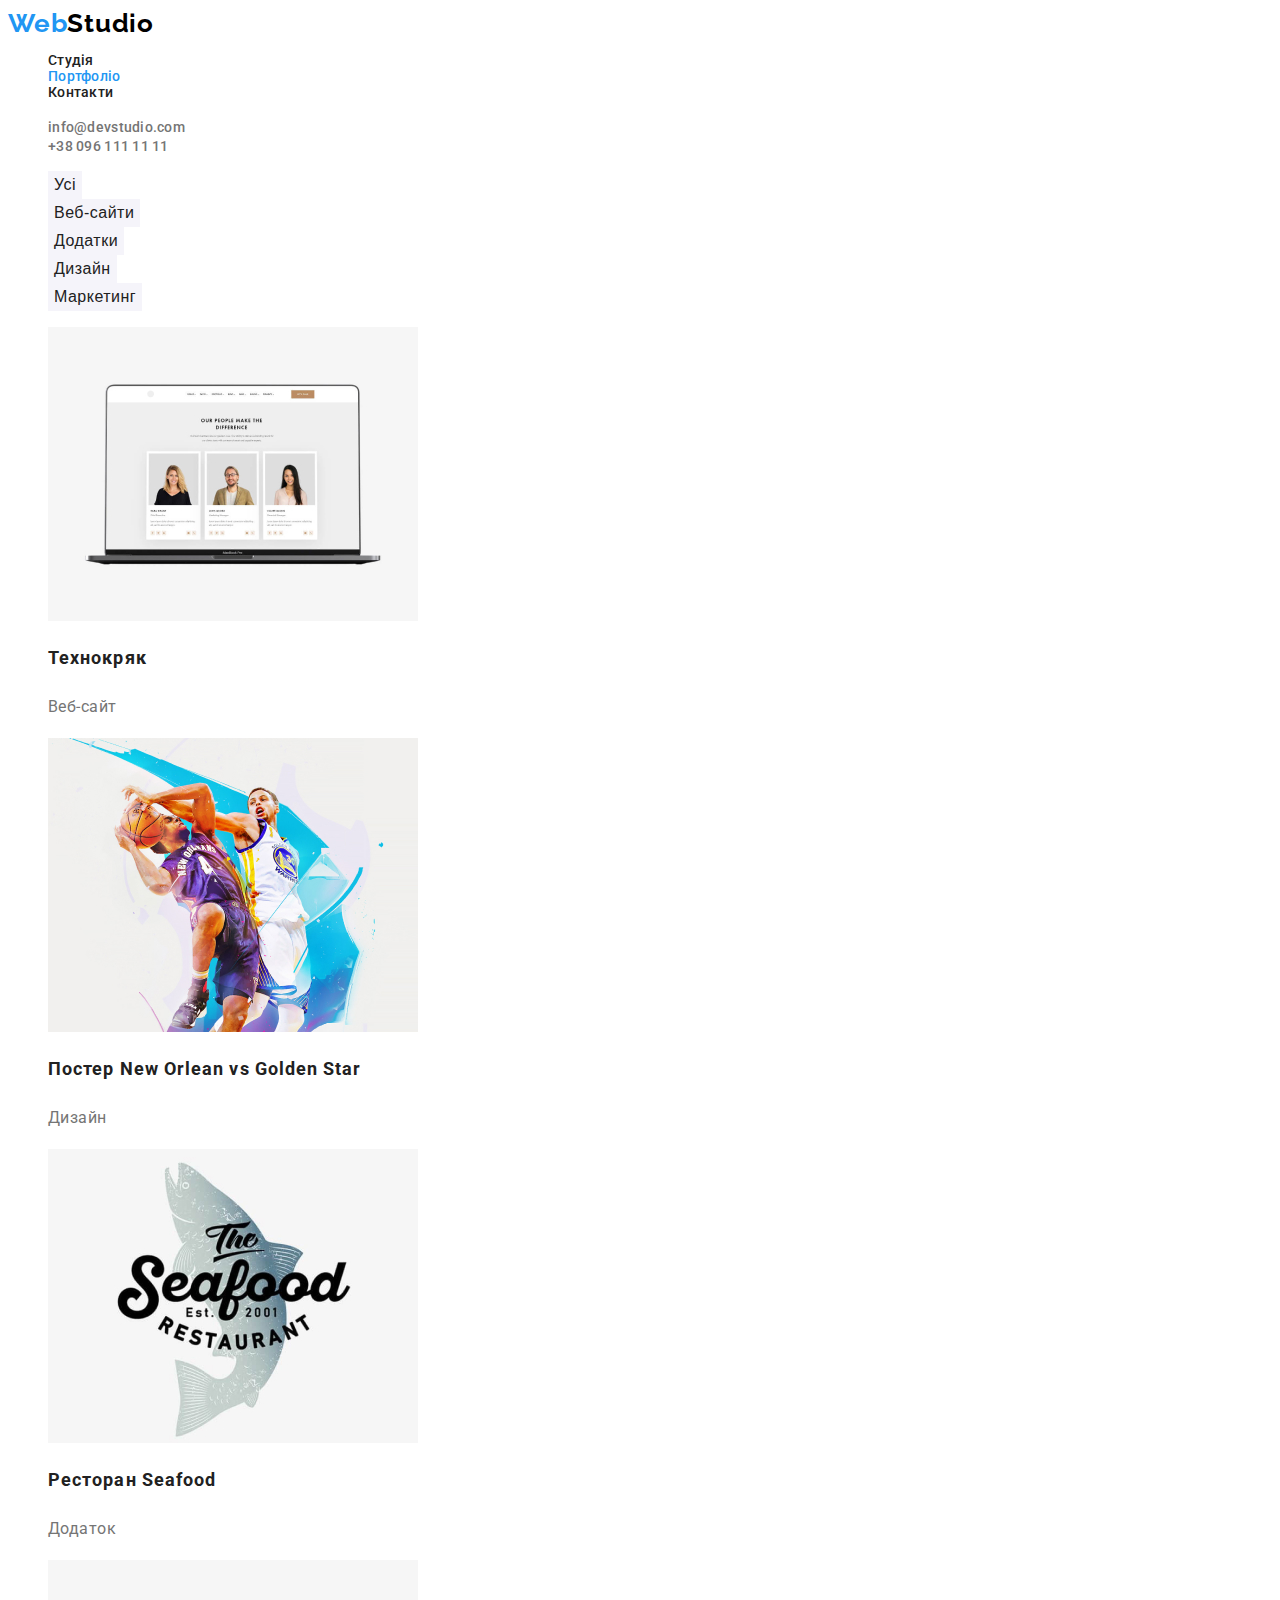
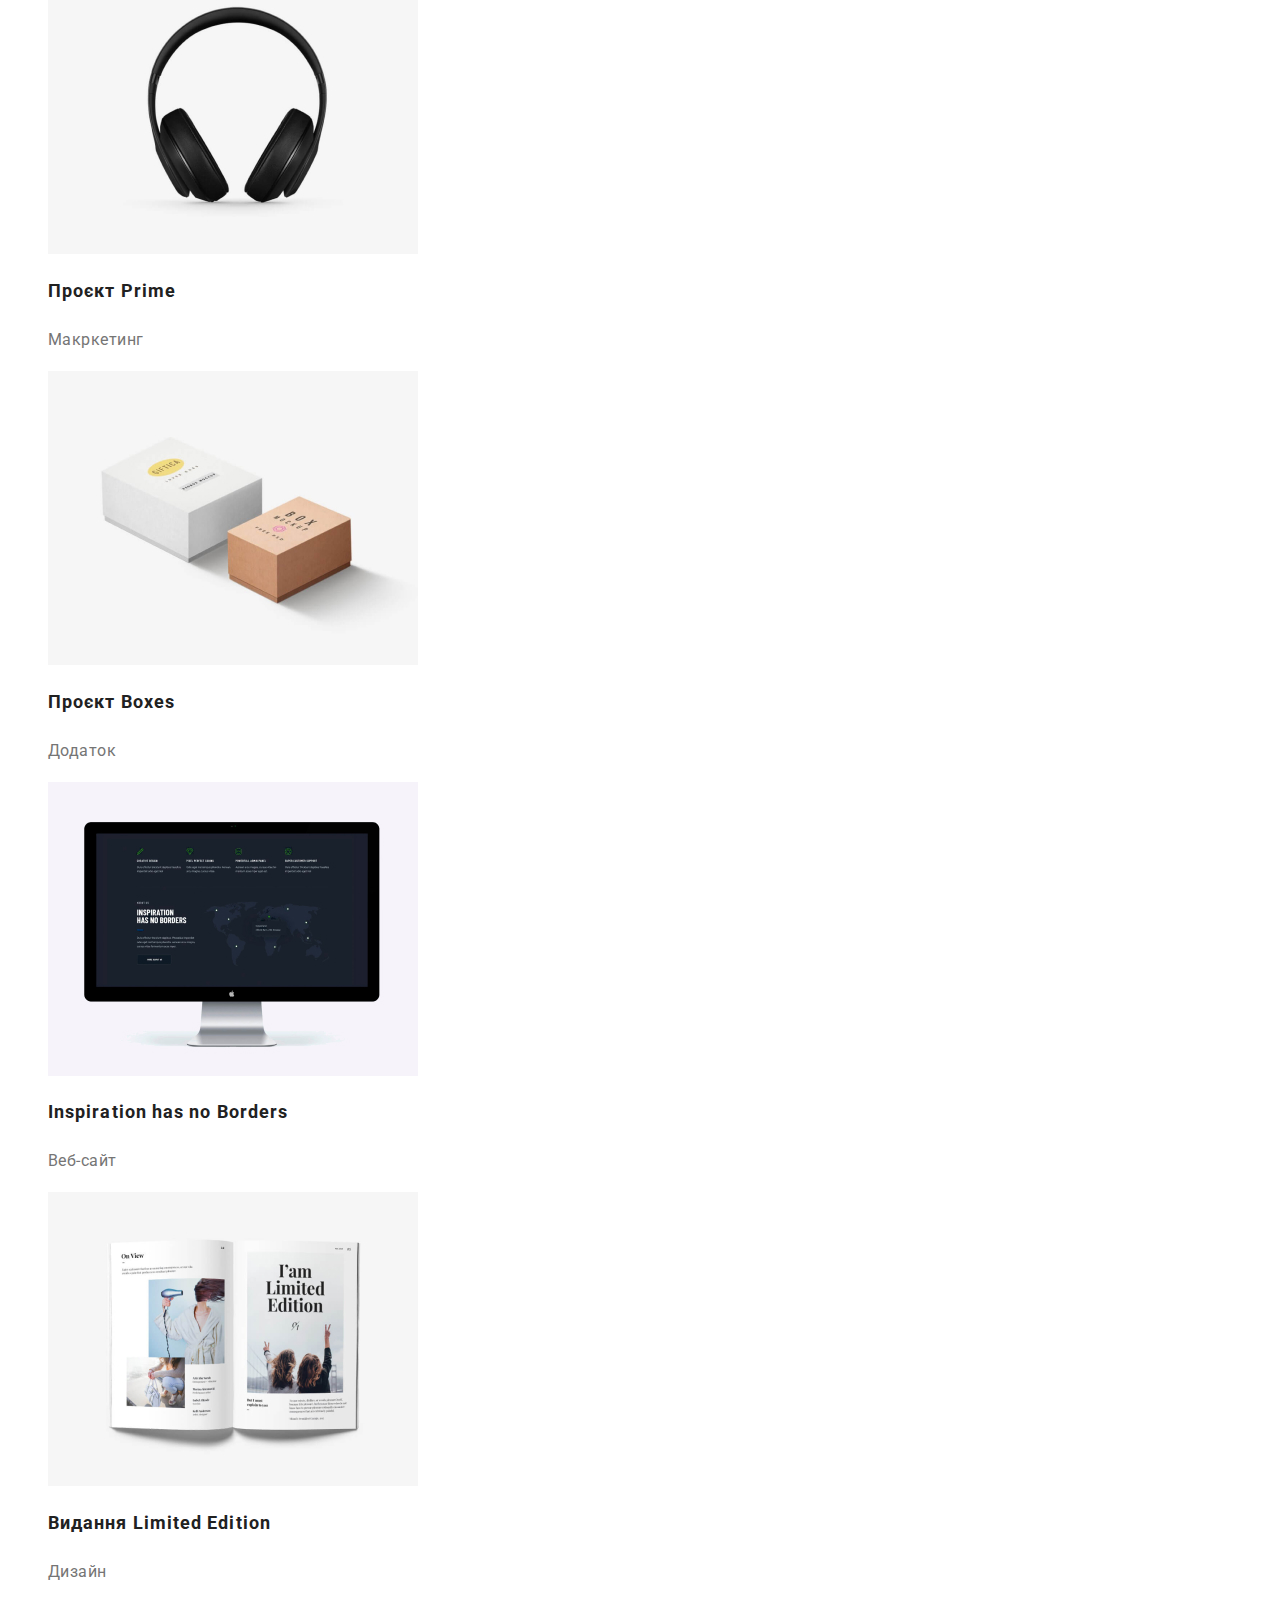
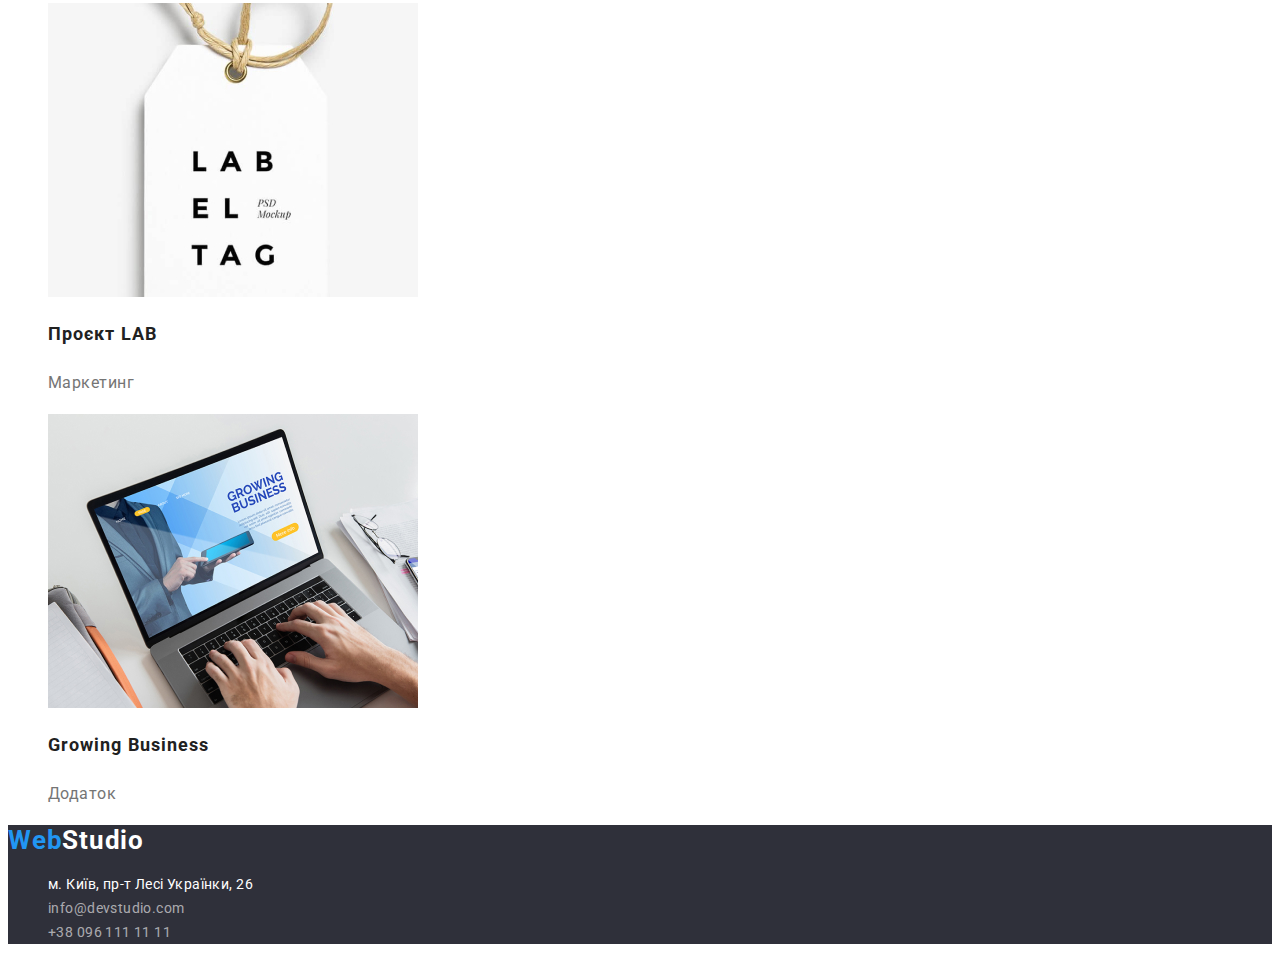
==== portfolio.html @ 37461d89 "!" ====
<!DOCTYPE html>
<html lang="uk">
  <head>
    <meta charset="UTF-8" />
    <meta name="description" content="Ефективні рішення для вашого бізнесу" />
    <meta http-equiv="X-UA-Compatible" content="IE=edge" />
    <title>Web Studio (Verion 2.1)</title>
    <!-- Шрифти -->
    <link rel="preconnect" href="https://fonts.googleapis.com" />
    <link rel="preconnect" href="https://fonts.gstatic.com" crossorigin />
    <link
      href="https://fonts.googleapis.com/css2?family=Raleway:wght@700&family=Roboto:wght@400;500;700;900&display=swap"
      rel="stylesheet"
    />
    <!-- Стилі -->
    <link rel="stylesheet" href="./css/styles.css" />
  </head>
  <body>
    <!--Шапка сайту-->
    <header class="header">
      <a class="site-logo" href="./index.html">Web<span class="logo-black">Studio</span></a>
      <nav class="header-navigation">
        <ul class="heder-navi-list">
          <!--Посилання для переходу на інші сторінки нашого сайту-->
          <li class="list">
            <a class="list-description" href="./index.html">Студія</a>
          </li>
          <li class="list">
            <a class="list-description touch" href="./portfolio.html">Портфоліо</a>
          </li>
          <li class="list"><a class="list-description" href="/contacts">Контакти</a></li>
        </ul>
      </nav>
      <ul class="list-contacts">
        <li class="list-mail">
          <a class="header-contact" href="mailto:info@devstudio.com">info@devstudio.com</a>
        </li>
        <li class="list-phone">
          <a class="header-contact" href="tel:+380961111111">+38 096 111 11 11</a>
        </li>
      </ul>
    </header>
    <!--Контент портфоліо-->
    <main class="portpholio-main">
      <section class="buttons-folio">
        <h1 hidden>Кнопки з проектами</h1>
        <ul class="buttons-folio-list">
          <li class="button-description-f">
            <button type="button" class="inlist-button-pholio">Усі</button>
          </li>
          <li class="button-description-f">
            <button type="button" class="inlist-button-pholio">Веб-сайти</button>
          </li>
          <li class="button-description-f">
            <button type="button" class="inlist-button-pholio">Додатки</button>
          </li>
          <li class="button-description-f">
            <button type="button" class="inlist-button-pholio">Дизайн</button>
          </li>
          <li class="button-description-f">
            <button type="button" class="inlist-button-pholio">Маркетинг</button>
          </li>
        </ul>
        <!--Фото проектів-->
        <ul class="projects">
          <li class="project-card">
            <img
              src="images/portpholio/img.jpg"
              alt="ноутбук з відкритим сайтом технокряка"
              width="370"
              height="294"
            />
            <h2 class="project-head">Технокряк</h2>
            <p class="project-info">Веб-сайт</p>
          </li>
          <li class="project-card">
            <img
              src="images/portpholio/img (1).jpg"
              alt="два баскетболіста з мячем в руках"
              width="370"
              height="294"
            />
            <h2 class="project-head">Постер New Orlean vs Golden Star</h2>
            <p class="project-info">Дизайн</p>
          </li>
          <li class="project-card">
            <img
              src="images/portpholio/img (2).jpg"
              alt="логотип ресторана Seafood"
              width="370"
              height="294"
            />
            <h2 class="project-head">Ресторан Seafood</h2>
            <p class="project-info">Додаток</p>
          </li>
          <li class="project-card">
            <img
              src="images/portpholio/img (3).jpg"
              alt="безпровідні чорні навушники"
              width="370"
              height="294"
            />
            <h2 class="project-head">Проєкт Prime</h2>
            <p class="project-info">Макркетинг</p>
          </li>
          <li class="project-card">
            <img
              src="images/portpholio/img (4).jpg"
              alt="2 закриті картонних коробки"
              width="370"
              height="294"
            />
            <h2 class="project-head">Проєкт Boxes</h2>
            <p class="project-info">Додаток</p>
          </li>
          <li class="project-card">
            <img
              src="images/portpholio/img (5).jpg"
              alt="iMac з відкритим сайтом"
              width="370"
              height="294"
            />
            <h2 class="project-head">Inspiration has no Borders</h2>
            <p class="project-info">Веб-сайт</p>
          </li>
          <li class="project-card">
            <img
              src="images/portpholio/img (6).jpg"
              alt="відкрита книга з текстом та картинками"
              width="370"
              height="294"
            />
            <h2 class="project-head">Видання Limited Edition</h2>
            <p class="project-info">Дизайн</p>
          </li>
          <li class="project-card">
            <img
              src="images/portpholio/img (7).jpg"
              alt="білий ярлик з текстом"
              width="370"
              height="294"
            />
            <h2 class="project-head">Проєкт LAB</h2>
            <p class="project-info">Маркетинг</p>
          </li>
          <li class="project-card">
            <img
              src="images/portpholio/img (8).jpg"
              alt="презентація додатка на MacBook"
              width="370"
              height="294"
            />
            <h2 class="project-head">Growing Business</h2>
            <p class="project-info">Додаток</p>
          </li>
        </ul>
      </section>
    </main>
    <!--Нижня частина-->
    <footer class="footer">
      <a class="footer-site-logo" href="./index.html">Web<span class="logo-white">Studio</span></a>
      <address class="adress">
        <ul class="adress-list">
          <li class="adress-item">
            <a
              class="link"
              href="https://goo.gl/maps/pMzpVghWTdphN7kk7"
              target="_blank"
              rel="noopener noreferrer"
              >м. Київ, пр-т Лесі Українки, 26
            </a>
          </li>
          <li class="adress-item">
            <a class="footer-contact" href="mailto:info@devstudio.com">info@devstudio.com</a>
          </li>
          <li class="adress-item">
            <a class="footer-contact" href="tel:+380961111111">+38 096 111 11 11</a>
          </li>
        </ul>
      </address>
    </footer>
  </body>
</html>
---- css/styles.css ----
:root {
  /*основні кольори*/
  --primary-text-color: #212121;
  --secondary-text-color: #757575;
  --white-text-color: #ffffff;
  --accent-color: #2196f3;
  --black-logo-color: #000000;
  --footer-text-color: rgba(255, 255, 255, 0.6);
  --white-background-color: #ffffff;
  --head-background-color: #2f303a;
  --team-background-color: #f5f4fa;
}
/*каркас сайту*/
body {
  font-family: 'Roboto';
  font-style: normal;
  letter-spacing: 0.03em;
  background-color: var(--white-background-color);
  color: var(--primary-text-color);
}

ul {
  list-style: none;
}

a {
  text-decoration: none;
}

.button-order,
.inlist-button-pholio {
  cursor: pointer;
}

/*-----header---------*/
.header-navigation {
  font-weight: 500;
  font-size: 14px;
  line-height: 1.14;
  letter-spacing: 0.02em;
  color: var(--primary-text-color);
}

.list-description {
  font-weight: 500;
  font-size: 14px;
  line-height: 1.14;
  letter-spacing: 0.02em;
  color: var(--primary-text-color);
}

.header-contact {
  font-weight: 500;
  font-size: 14px;
  line-height: 16px;
  letter-spacing: 0.02em;
  color: var(--secondary-text-color);
}

.list-description:hover,
.list-description:focus,
.header-contact:hover,
.header-contact:focus,
.footer-contact:hover,
.footer-contact:focus,
.link:hover,
.link:focus {
  color: var(--accent-color);
}

.list-description.touch {
  color: var(--accent-color);
}

/*синій логотип*/
.site-logo {
  font-family: 'Raleway';
  font-style: normal;
  font-weight: 700;
  font-size: 26px;
  line-height: 31px;
  letter-spacing: 0.03em;
  color: var(--accent-color);
}

.logo-black {
  color: var(--black-logo-color);
}

/* -----нижня частина------- */
.footer {
  background-color: #2f303a;
}

.footer-site-logo {
  font-weight: 700;
  font-size: 26px;
  line-height: 31px;
  color: var(--accent-color);
  letter-spacing: 0.03em;
}

.logo-white {
  color: var(--white-text-color);
}

.link {
  font-size: 14px;
  line-height: 24px;
  letter-spacing: 0.03em;
  color: var(--white-text-color);
  font-style: normal;
}

.footer-contact {
  font-size: 14px;
  line-height: 24px;
  letter-spacing: 0.03em;
  color: var(--footer-text-color);
  font-style: normal;
}

/*-------Студія--------*/
/*-------------------- */
/*-----Заголовок------*/

.section-head {
  background-color: #2f303a;
}

.head-text {
  font-weight: 900;
  font-size: 44px;
  line-height: 1.36;
  text-align: center;
  letter-spacing: 0.06em;
  text-transform: uppercase;
  color: var(--white-text-color);
}

.button-order {
  font-weight: 700;
  font-size: 16px;
  line-height: 30px;
  align-items: center;
  text-align: center;
  letter-spacing: 0.06em;
  background-color: var(--accent-color);
  color: var(--white-text-color);
  border: 0px;
  display: flex;
}

.button-order:hover,
.button-order:focus {
  background-color: var(--white-text-color);
  color: var(--accent-color);
}

/*----------особливості-------*/

.specials-head {
  font-weight: 700;
  font-size: 14px;
  line-height: 16px;
  letter-spacing: 0.03em;
  text-transform: uppercase;
}

.specials-paragraph {
  font-size: 14px;
  line-height: 24px;
  letter-spacing: 0.03em;
  color: var(--secondary-text-color);
}

/* ----------чим ми займаємось---------- */

.work-head {
  font-weight: 700;
  font-size: 36px;
  line-height: 1.17;
  text-align: center;
  color: var(--primary-text-color);
}

/* ------наша команда------- */
.team {
  background-color: var(--team-background-color);
}

.team-head {
  font-weight: 700;
  font-size: 36px;
  line-height: 42px;
  text-align: center;
  letter-spacing: 0.03em;
  color: var(--primary-text-color);
}

.teamate {
  font-weight: 500;
  font-size: 16px;
  line-height: 19px;
  text-align: center;
  letter-spacing: 0.03em;
  color: var(--primary-text-color);
}

.teamate-position {
  font-size: 16px;
  line-height: 19px;
  text-align: center;
  letter-spacing: 0.03em;
  color: var(--secondary-text-color);
}

/*-------Портфоліо------*/

.inlist-button-pholio {
  font-weight: 500;
  font-size: 16px;
  line-height: 26px;
  text-align: center;
  letter-spacing: 0.03em;
  background-color: var(--team-background-color);
  color: var(--primary-text-color);
  border: 0px;
}

.inlist-button-pholio:hover,
.inlist-button-pholio:focus {
  background-color: var(--accent-color);
  color: var(--white-text-color);
}

.project-head {
  font-weight: 700;
  font-size: 18px;
  line-height: 36px;
  letter-spacing: 0.06em;
}

.project-info {
  font-size: 16px;
  line-height: 30px;
  letter-spacing: 0.03em;
  color: var(--secondary-text-color);
}
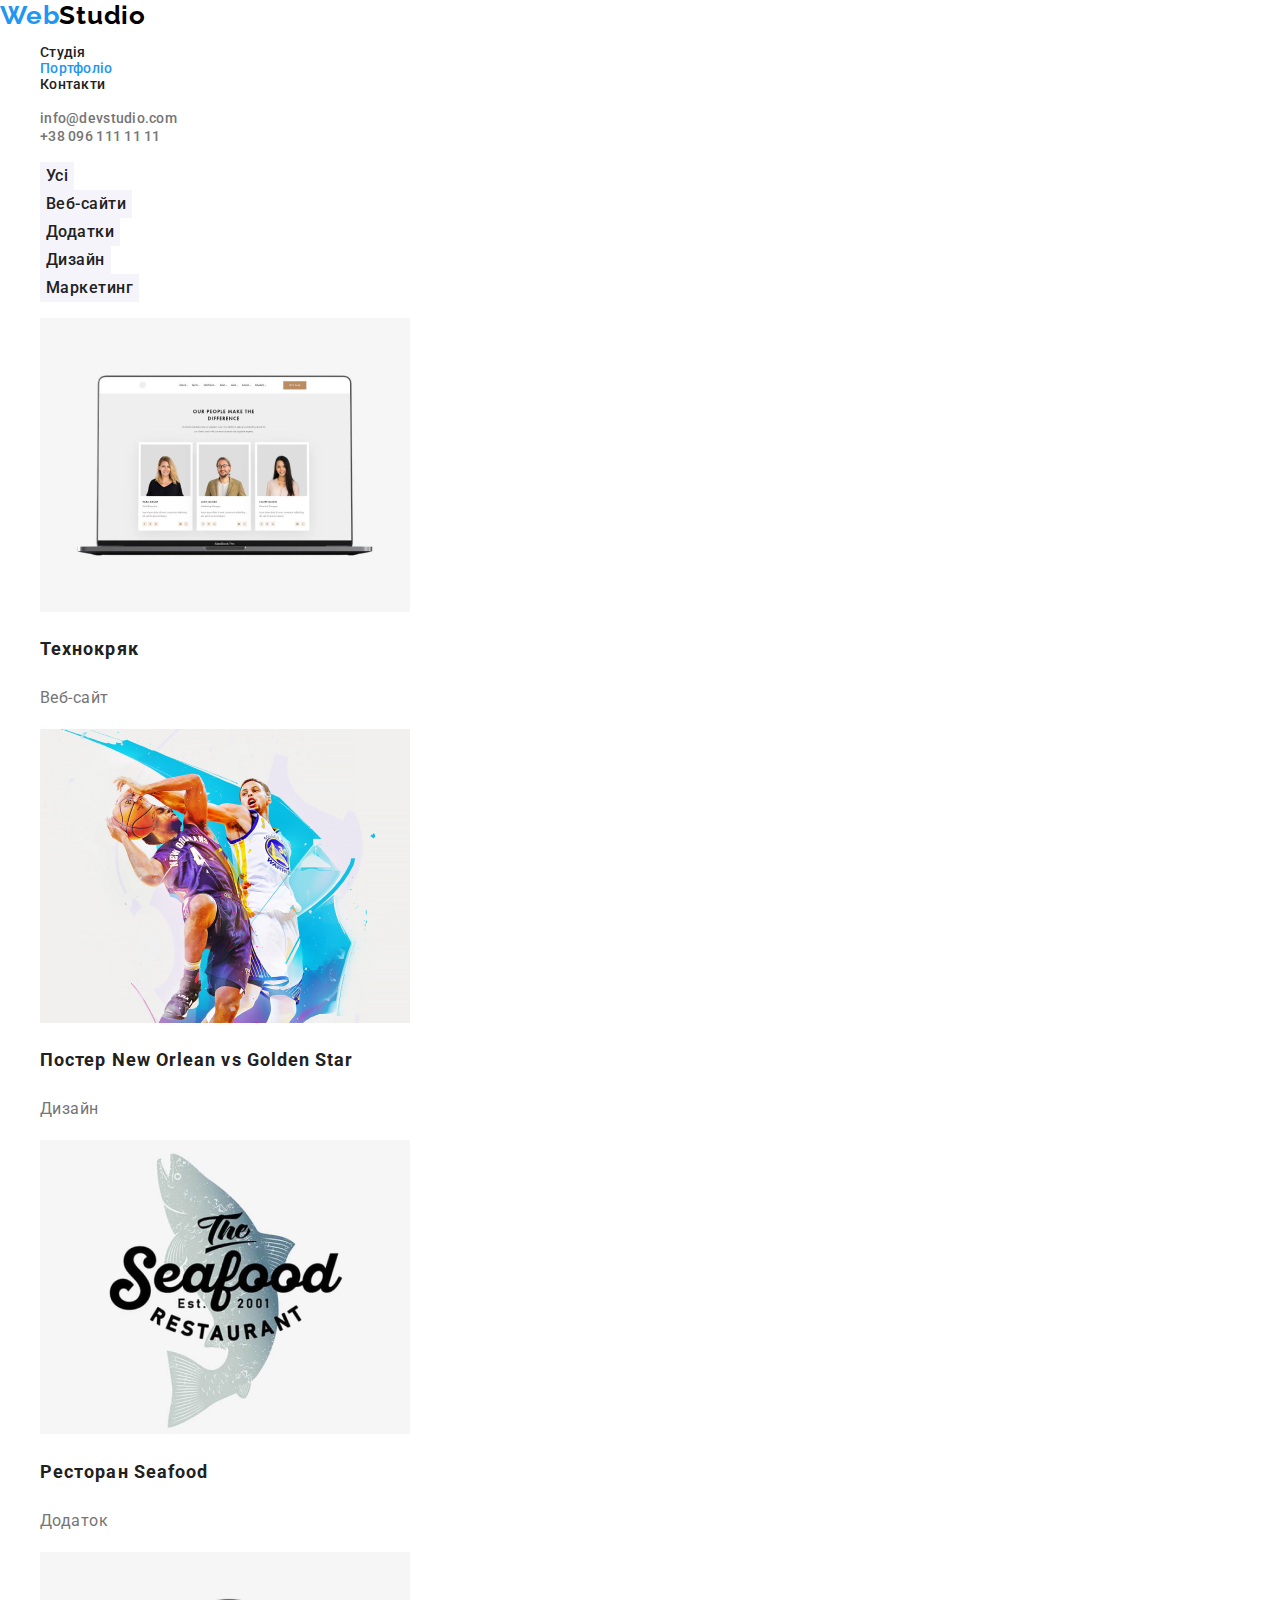
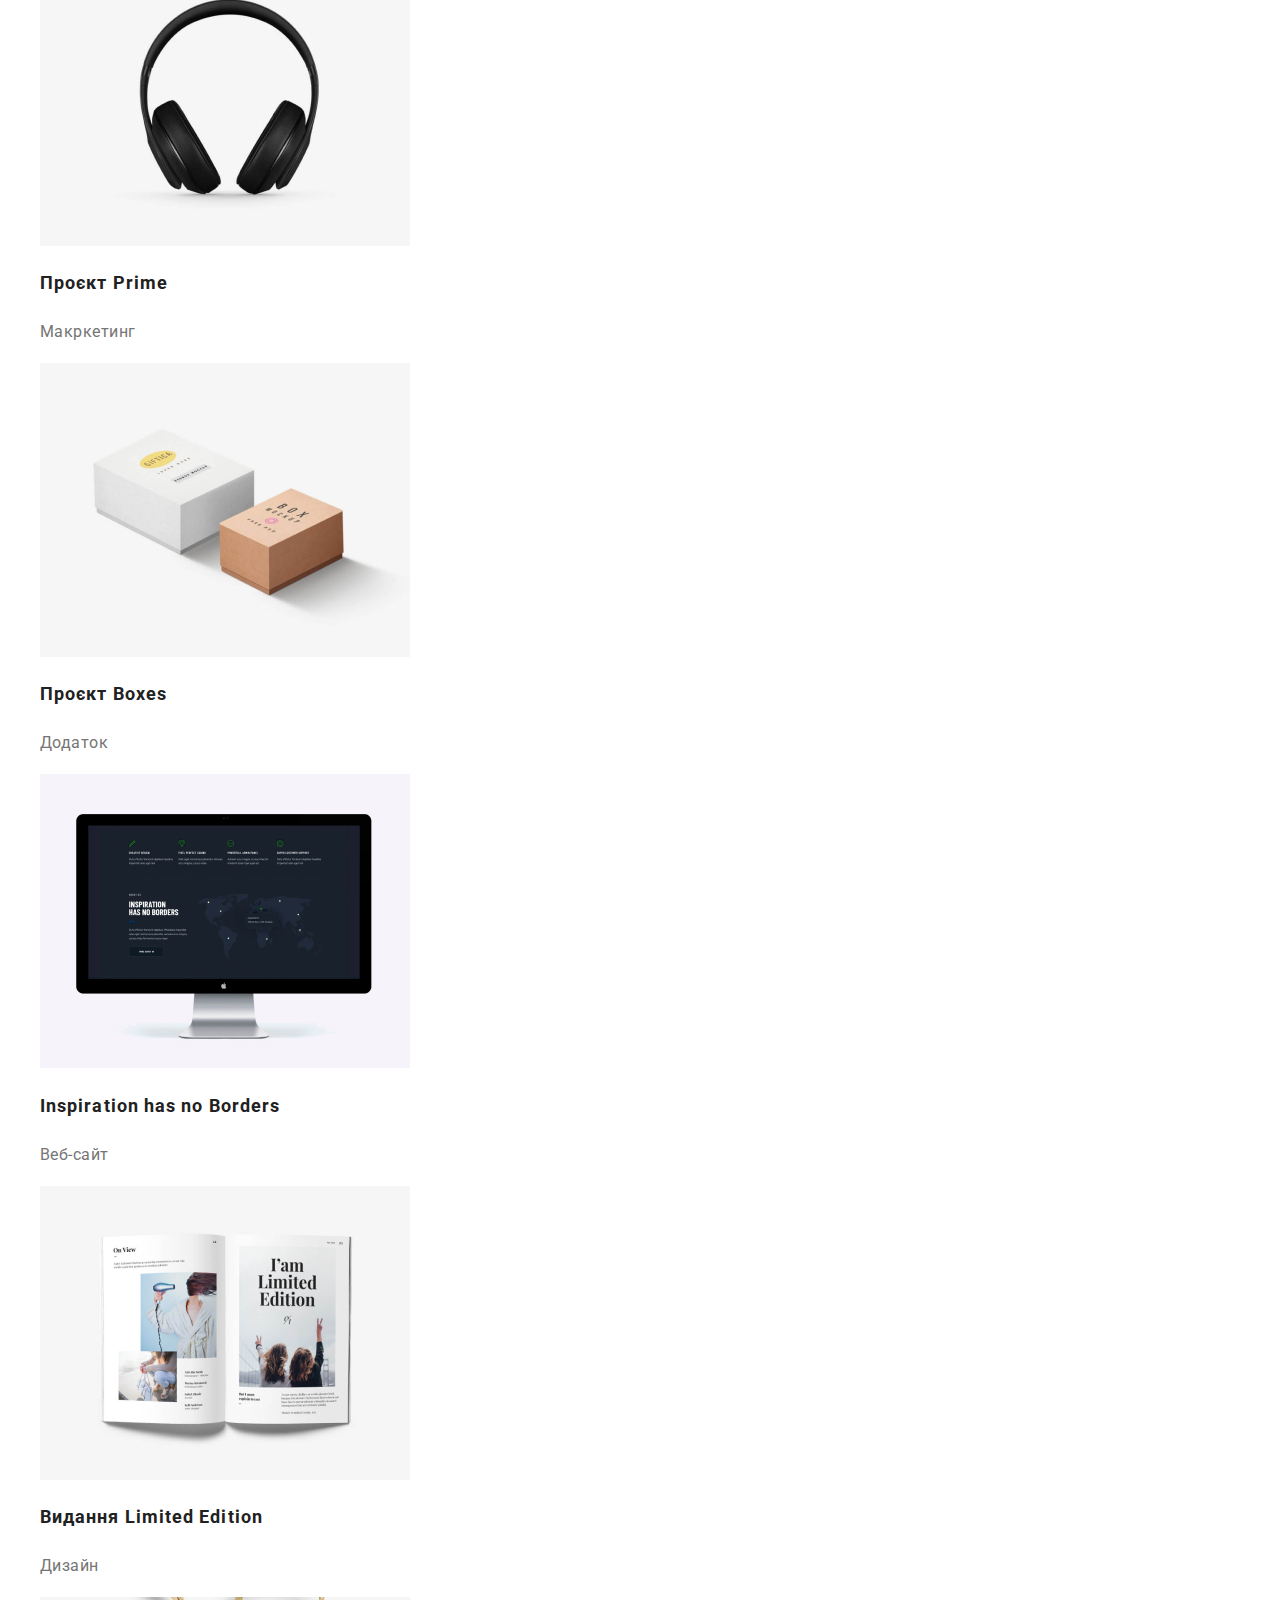
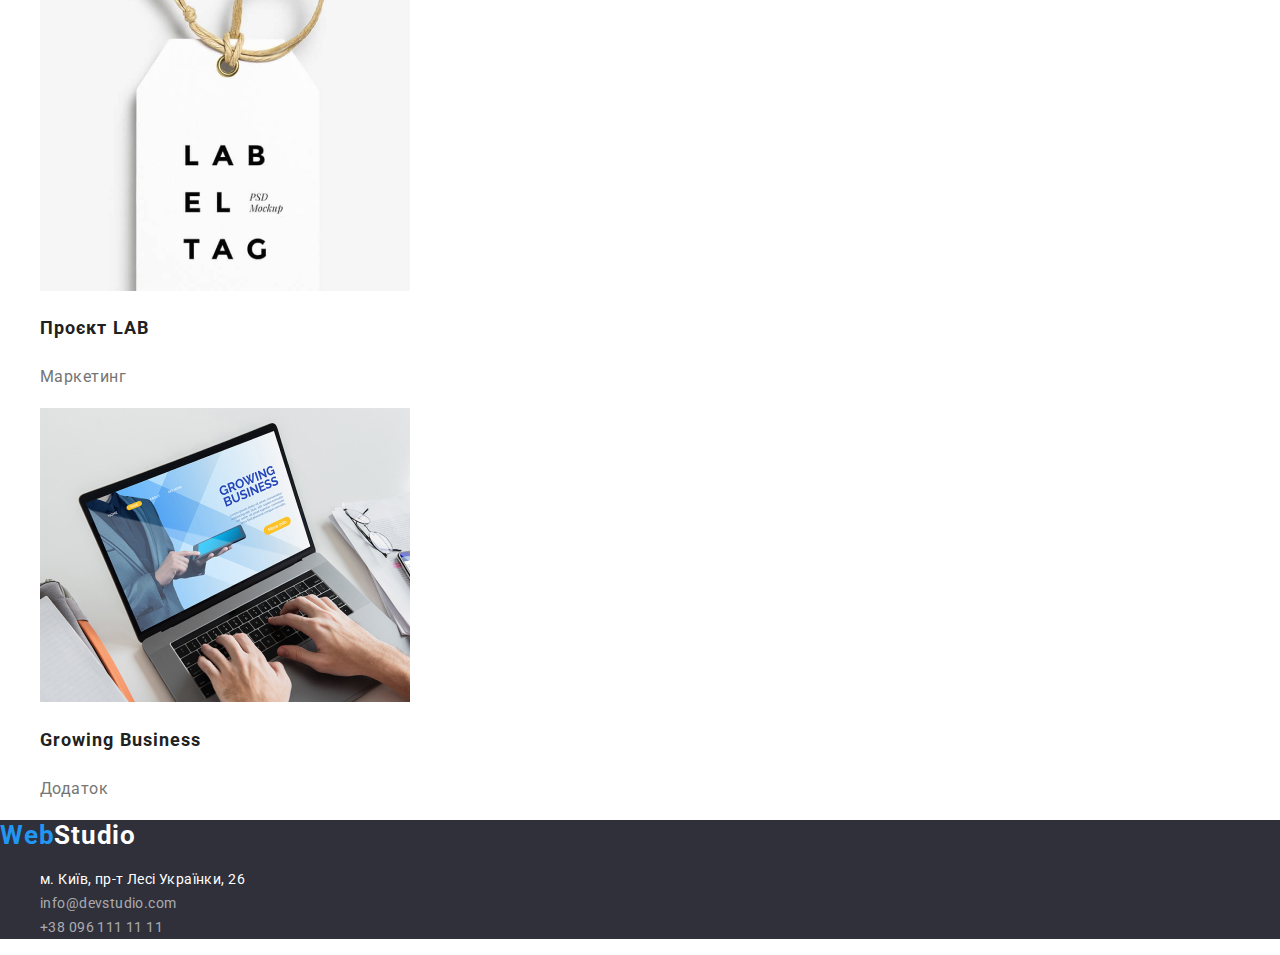
==== commit 691dc276: "!" ====
--- a/portfolio.html
+++ b/portfolio.html
@@ -11,6 +11,11 @@
     <link
       href="https://fonts.googleapis.com/css2?family=Raleway:wght@700&family=Roboto:wght@400;500;700;900&display=swap"
       rel="stylesheet"
+    />
+    <!--Нормалізатор-->
+    <link
+      rel="stylesheet"
+      href="https://cdnjs.cloudflare.com/ajax/libs/modern-normalize/1.1.0/modern-normalize.min.css"
     />
     <!-- Стилі -->
     <link rel="stylesheet" href="./css/styles.css" />
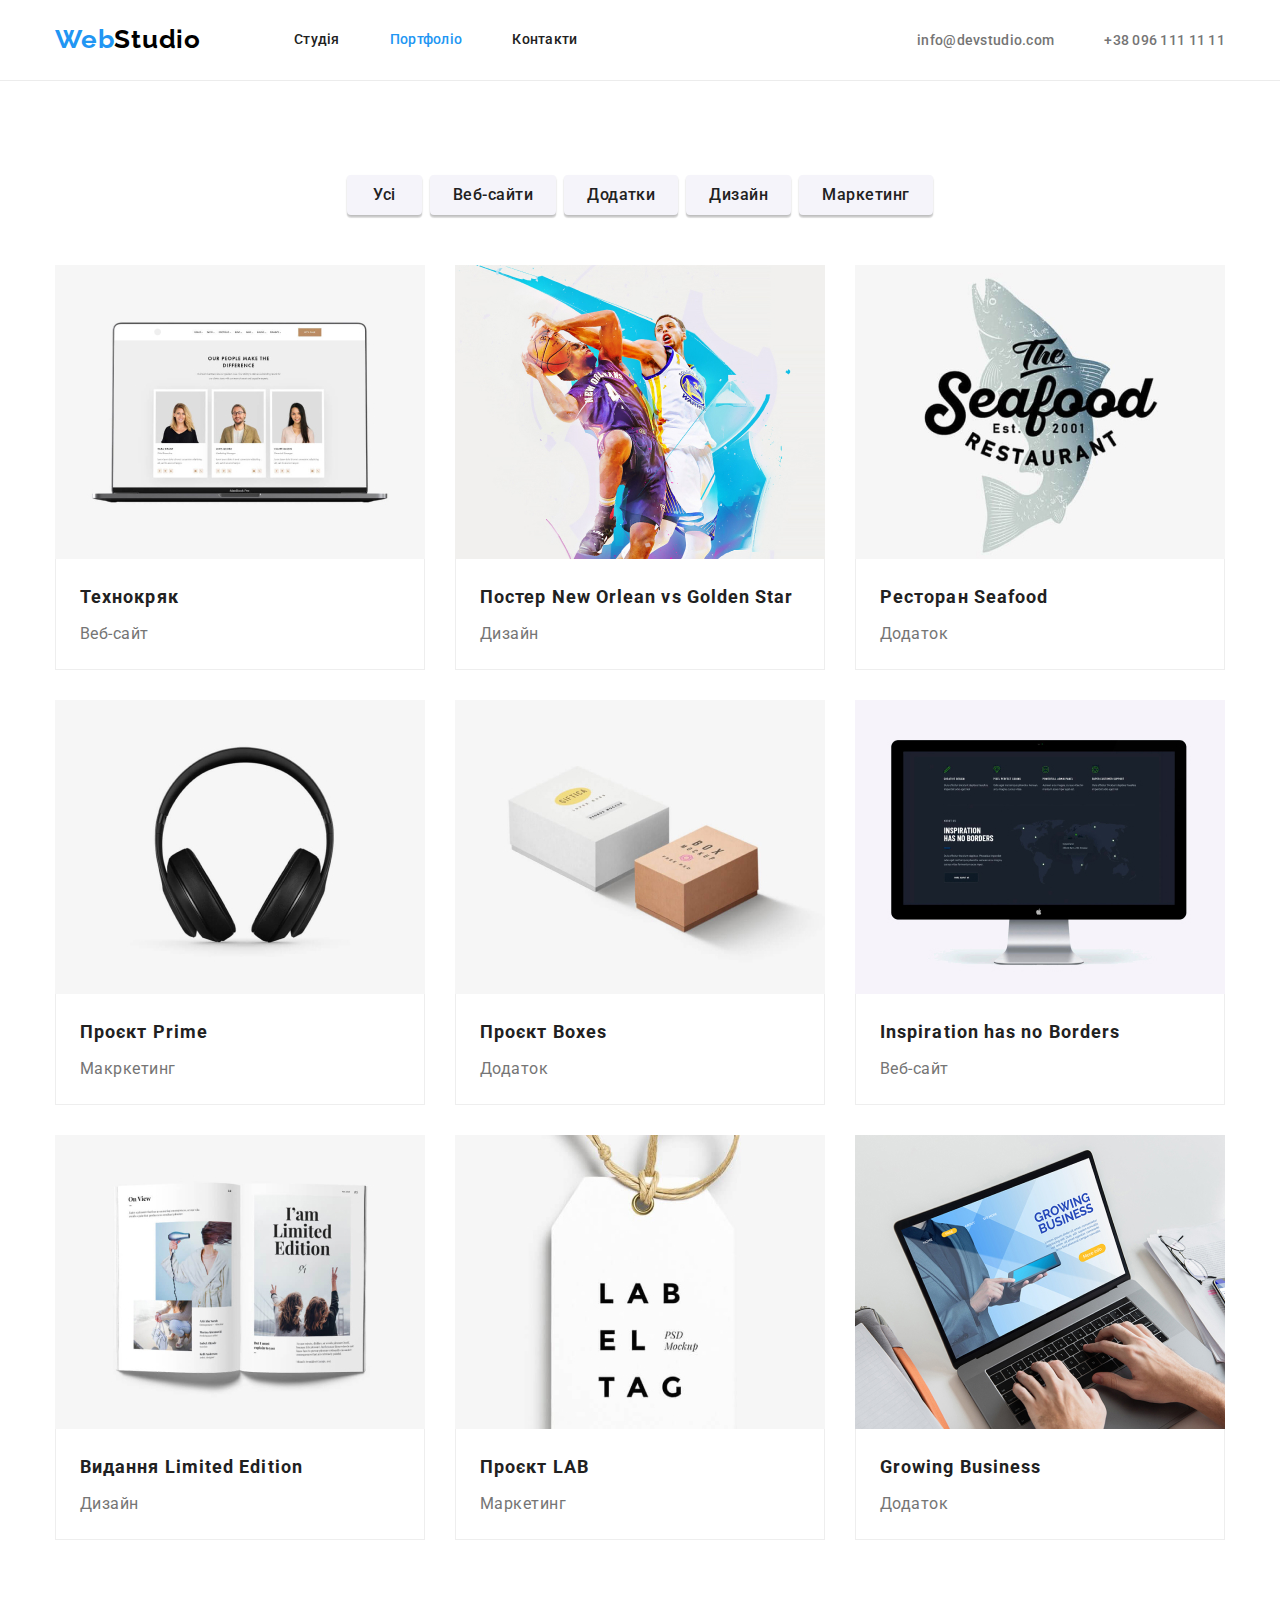
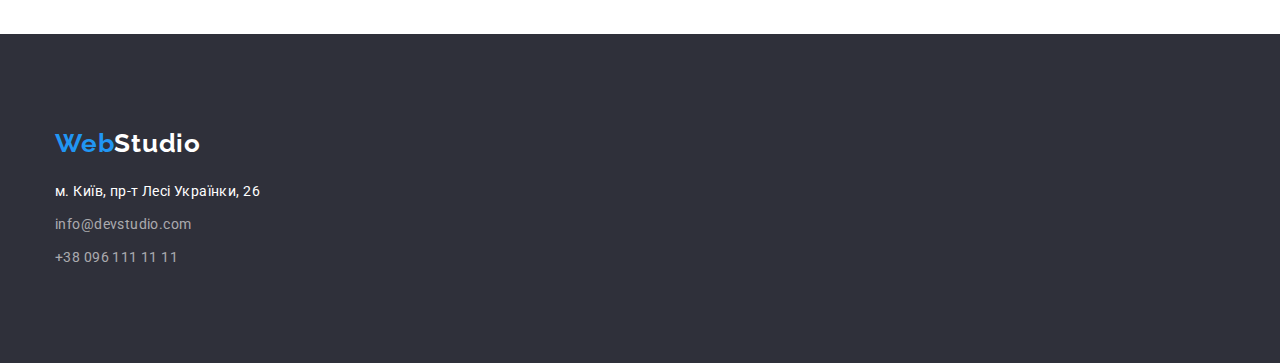
==== commit 4aeb3ae7: "hw3" ====
--- a/portfolio.html
+++ b/portfolio.html
@@ -23,166 +23,212 @@
   <body>
     <!--Шапка сайту-->
     <header class="header">
-      <a class="site-logo" href="./index.html">Web<span class="logo-black">Studio</span></a>
-      <nav class="header-navigation">
-        <ul class="heder-navi-list">
-          <!--Посилання для переходу на інші сторінки нашого сайту-->
-          <li class="list">
-            <a class="list-description" href="./index.html">Студія</a>
+      <div class="container container-header">
+        <a class="site-logo" href="./index.html">Web<span class="logo-black">Studio</span></a>
+        <nav class="header-navigation">
+          <ul class="heder-navi-list list">
+            <!--Посилання для переходу на інші сторінки нашого сайту-->
+            <li class="list">
+              <a class="list-description" href="./index.html">Студія</a>
+            </li>
+            <li class="list">
+              <a class="list-description touch" href="./portfolio.html">Портфоліо</a>
+            </li>
+            <li class="list"><a class="list-description" href="/contacts">Контакти</a></li>
+          </ul>
+        </nav>
+        <ul class="list-contacts list">
+          <li class="list-con">
+            <a class="header-contact" href="mailto:info@devstudio.com">info@devstudio.com</a>
           </li>
-          <li class="list">
-            <a class="list-description touch" href="./portfolio.html">Портфоліо</a>
+          <li class="list-con">
+            <a class="header-contact" href="tel:+380961111111">+38 096 111 11 11</a>
           </li>
-          <li class="list"><a class="list-description" href="/contacts">Контакти</a></li>
         </ul>
-      </nav>
-      <ul class="list-contacts">
-        <li class="list-mail">
-          <a class="header-contact" href="mailto:info@devstudio.com">info@devstudio.com</a>
-        </li>
-        <li class="list-phone">
-          <a class="header-contact" href="tel:+380961111111">+38 096 111 11 11</a>
-        </li>
-      </ul>
+      </div>
     </header>
     <!--Контент портфоліо-->
     <main class="portpholio-main">
-      <section class="buttons-folio">
-        <h1 hidden>Кнопки з проектами</h1>
-        <ul class="buttons-folio-list">
-          <li class="button-description-f">
-            <button type="button" class="inlist-button-pholio">Усі</button>
-          </li>
-          <li class="button-description-f">
-            <button type="button" class="inlist-button-pholio">Веб-сайти</button>
-          </li>
-          <li class="button-description-f">
-            <button type="button" class="inlist-button-pholio">Додатки</button>
-          </li>
-          <li class="button-description-f">
-            <button type="button" class="inlist-button-pholio">Дизайн</button>
-          </li>
-          <li class="button-description-f">
-            <button type="button" class="inlist-button-pholio">Маркетинг</button>
-          </li>
-        </ul>
+      <section class="section portpholio">
+        <div class="container buttons-folio">
+          <h1 hidden>Кнопки з проектами</h1>
+          <ul class="buttons-folio-list list">
+            <li class="button-description-f">
+              <button type="button" class="inlist-button-pholio all">Усі</button>
+            </li>
+            <li class="button-description-f">
+              <button type="button" class="inlist-button-pholio">Веб-сайти</button>
+            </li>
+            <li class="button-description-f">
+              <button type="button" class="inlist-button-pholio">Додатки</button>
+            </li>
+            <li class="button-description-f">
+              <button type="button" class="inlist-button-pholio">Дизайн</button>
+            </li>
+            <li class="button-description-f">
+              <button type="button" class="inlist-button-pholio">Маркетинг</button>
+            </li>
+          </ul>
+        </div>
         <!--Фото проектів-->
-        <ul class="projects">
-          <li class="project-card">
-            <img
-              src="images/portpholio/img.jpg"
-              alt="ноутбук з відкритим сайтом технокряка"
-              width="370"
-              height="294"
-            />
-            <h2 class="project-head">Технокряк</h2>
-            <p class="project-info">Веб-сайт</p>
-          </li>
-          <li class="project-card">
-            <img
-              src="images/portpholio/img (1).jpg"
-              alt="два баскетболіста з мячем в руках"
-              width="370"
-              height="294"
-            />
-            <h2 class="project-head">Постер New Orlean vs Golden Star</h2>
-            <p class="project-info">Дизайн</p>
-          </li>
-          <li class="project-card">
-            <img
-              src="images/portpholio/img (2).jpg"
-              alt="логотип ресторана Seafood"
-              width="370"
-              height="294"
-            />
-            <h2 class="project-head">Ресторан Seafood</h2>
-            <p class="project-info">Додаток</p>
-          </li>
-          <li class="project-card">
-            <img
-              src="images/portpholio/img (3).jpg"
-              alt="безпровідні чорні навушники"
-              width="370"
-              height="294"
-            />
-            <h2 class="project-head">Проєкт Prime</h2>
-            <p class="project-info">Макркетинг</p>
-          </li>
-          <li class="project-card">
-            <img
-              src="images/portpholio/img (4).jpg"
-              alt="2 закриті картонних коробки"
-              width="370"
-              height="294"
-            />
-            <h2 class="project-head">Проєкт Boxes</h2>
-            <p class="project-info">Додаток</p>
-          </li>
-          <li class="project-card">
-            <img
-              src="images/portpholio/img (5).jpg"
-              alt="iMac з відкритим сайтом"
-              width="370"
-              height="294"
-            />
-            <h2 class="project-head">Inspiration has no Borders</h2>
-            <p class="project-info">Веб-сайт</p>
-          </li>
-          <li class="project-card">
-            <img
-              src="images/portpholio/img (6).jpg"
-              alt="відкрита книга з текстом та картинками"
-              width="370"
-              height="294"
-            />
-            <h2 class="project-head">Видання Limited Edition</h2>
-            <p class="project-info">Дизайн</p>
-          </li>
-          <li class="project-card">
-            <img
-              src="images/portpholio/img (7).jpg"
-              alt="білий ярлик з текстом"
-              width="370"
-              height="294"
-            />
-            <h2 class="project-head">Проєкт LAB</h2>
-            <p class="project-info">Маркетинг</p>
-          </li>
-          <li class="project-card">
-            <img
-              src="images/portpholio/img (8).jpg"
-              alt="презентація додатка на MacBook"
-              width="370"
-              height="294"
-            />
-            <h2 class="project-head">Growing Business</h2>
-            <p class="project-info">Додаток</p>
-          </li>
-        </ul>
+        <div class="container portpholio-projects-list">
+          <ul class="projects list">
+            <li class="project-card">
+              <a class="links portfolio-link" href="">
+                <img
+                  src="images/portpholio/img.jpg"
+                  alt="ноутбук з відкритим сайтом технокряка"
+                  width="370"
+                  height="294"
+                />
+                <div class="portfolio-pictures">
+                  <h2 class="project-head">Технокряк</h2>
+                  <p class="project-info">Веб-сайт</p>
+                </div>
+              </a>
+            </li>
+            <li class="project-card">
+              <a class="links portfolio-link" href="">
+                <img
+                  src="images/portpholio/img (1).jpg"
+                  alt="два баскетболіста з мячем в руках"
+                  width="370"
+                  height="294"
+                />
+                <div class="portfolio-pictures">
+                  <h2 class="project-head">Постер New Orlean vs Golden Star</h2>
+                  <p class="project-info">Дизайн</p>
+                </div>
+              </a>
+            </li>
+            <li class="project-card">
+              <a class="links portfolio-link" href="">
+                <img
+                  src="images/portpholio/img (2).jpg"
+                  alt="логотип ресторана Seafood"
+                  width="370"
+                  height="294"
+                />
+                <div class="portfolio-pictures">
+                  <h2 class="project-head">Ресторан Seafood</h2>
+                  <p class="project-info">Додаток</p>
+                </div>
+              </a>
+            </li>
+            <li class="project-card">
+              <a class="links portfolio-link" href="">
+                <img
+                  src="images/portpholio/img (3).jpg"
+                  alt="безпровідні чорні навушники"
+                  width="370"
+                  height="294"
+                />
+                <div class="portfolio-pictures">
+                  <h2 class="project-head">Проєкт Prime</h2>
+                  <p class="project-info">Макркетинг</p>
+                </div>
+              </a>
+            </li>
+            <li class="project-card">
+              <a class="links portfolio-link" href="">
+                <img
+                  src="images/portpholio/img (4).jpg"
+                  alt="2 закриті картонних коробки"
+                  width="370"
+                  height="294"
+                />
+                <div class="portfolio-pictures">
+                  <h2 class="project-head">Проєкт Boxes</h2>
+                  <p class="project-info">Додаток</p>
+                </div>
+              </a>
+            </li>
+            <li class="project-card">
+              <a class="links portfolio-link" href="">
+                <img
+                  src="images/portpholio/img (5).jpg"
+                  alt="iMac з відкритим сайтом"
+                  width="370"
+                  height="294"
+                />
+                <div class="portfolio-pictures">
+                  <h2 class="project-head">Inspiration has no Borders</h2>
+                  <p class="project-info">Веб-сайт</p>
+                </div>
+              </a>
+            </li>
+            <li class="project-card">
+              <a class="links portfolio-link" href="">
+                <img
+                  src="images/portpholio/img (6).jpg"
+                  alt="відкрита книга з текстом та картинками"
+                  width="370"
+                  height="294"
+                />
+                <div class="portfolio-pictures">
+                  <h2 class="project-head">Видання Limited Edition</h2>
+                  <p class="project-info">Дизайн</p>
+                </div>
+              </a>
+            </li>
+            <li class="project-card">
+              <a class="links portfolio-link" href="">
+                <img
+                  src="images/portpholio/img (7).jpg"
+                  alt="білий ярлик з текстом"
+                  width="370"
+                  height="294"
+                />
+                <div class="portfolio-pictures">
+                  <h2 class="project-head">Проєкт LAB</h2>
+                  <p class="project-info">Маркетинг</p>
+                </div>
+              </a>
+            </li>
+            <li class="project-card">
+              <a class="links portfolio-link" href="">
+                <img
+                  src="images/portpholio/img (8).jpg"
+                  alt="презентація додатка на MacBook"
+                  width="370"
+                  height="294"
+                />
+                <div class="portfolio-pictures">
+                  <h2 class="project-head">Growing Business</h2>
+                  <p class="project-info">Додаток</p>
+                </div>
+              </a>
+            </li>
+          </ul>
+        </div>
       </section>
     </main>
     <!--Нижня частина-->
-    <footer class="footer">
-      <a class="footer-site-logo" href="./index.html">Web<span class="logo-white">Studio</span></a>
-      <address class="adress">
-        <ul class="adress-list">
-          <li class="adress-item">
-            <a
-              class="link"
-              href="https://goo.gl/maps/pMzpVghWTdphN7kk7"
-              target="_blank"
-              rel="noopener noreferrer"
-              >м. Київ, пр-т Лесі Українки, 26
-            </a>
-          </li>
-          <li class="adress-item">
-            <a class="footer-contact" href="mailto:info@devstudio.com">info@devstudio.com</a>
-          </li>
-          <li class="adress-item">
-            <a class="footer-contact" href="tel:+380961111111">+38 096 111 11 11</a>
-          </li>
-        </ul>
-      </address>
+    <footer class="section footer">
+      <div class="container">
+        <a class="footer-site-logo logofooter" href="./index.html"
+          >Web<span class="logo-white">Studio</span></a
+        >
+        <address class="adress">
+          <ul class="adress-list list">
+            <li class="adress-item">
+              <a
+                class="link"
+                href="https://goo.gl/maps/pMzpVghWTdphN7kk7"
+                target="_blank"
+                rel="noopener noreferrer"
+                >м. Київ, пр-т Лесі Українки, 26
+              </a>
+            </li>
+            <li class="adress-item">
+              <a class="footer-contact" href="mailto:info@devstudio.com">info@devstudio.com</a>
+            </li>
+            <li class="adress-item">
+              <a class="footer-contact" href="tel:+380961111111">+38 096 111 11 11</a>
+            </li>
+          </ul>
+        </address>
+      </div>
     </footer>
   </body>
 </html>
--- a/css/styles.css
+++ b/css/styles.css
@@ -19,6 +19,36 @@
   color: var(--primary-text-color);
 }
 
+.section {
+  padding-top: 94px;
+  padding-bottom: 94px;
+}
+
+.container {
+  margin-left: auto;
+  margin-right: auto;
+  width: 1200px;
+  padding-left: 15px;
+  padding-right: 15px;
+
+  /* outline: 2px solid tomato; */
+}
+.list {
+  margin: 0;
+  padding: 0;
+}
+
+h1,
+h2,
+h3,
+h4,
+h5,
+h6,
+p {
+  margin-top: 0;
+  margin-bottom: 0;
+}
+
 ul {
   list-style: none;
 }
@@ -32,8 +62,51 @@
   cursor: pointer;
 }
 
+img {
+  display: block;
+}
 /*-----header---------*/
+.header {
+  border-bottom: 1px solid #ececec;
+}
+.container-header {
+  display: flex;
+  align-items: center;
+}
+
+.heder-navi-list {
+  display: flex;
+  align-items: center;
+  margin-left: 93px;
+}
+
+.heder-navi-list .list:not(:last-child) {
+  margin-right: 50px;
+}
+
+.heder-navi-list .list-description {
+  display: block;
+  padding-top: 32px;
+  padding-bottom: 32px;
+}
+
+.list-contacts .header-contact + .header-contact {
+  margin-left: 50px;
+}
+
+.list-contacts {
+  display: flex;
+  margin-left: auto;
+}
+
+.list-contacts .list-con + .list-con {
+  margin-left: 50px;
+}
+
 .header-navigation {
+  display: flex;
+  align-items: center;
+
   font-weight: 500;
   font-size: 14px;
   line-height: 1.14;
@@ -50,6 +123,7 @@
 }
 
 .header-contact {
+  display: flex;
   font-weight: 500;
   font-size: 14px;
   line-height: 16px;
@@ -92,7 +166,18 @@
   background-color: #2f303a;
 }
 
+.footer .logofooter {
+  display: inline-block;
+  margin-bottom: 20px;
+}
+
+.adress-item:not(:last-child) {
+  margin-bottom: 9px;
+}
+
 .footer-site-logo {
+  font-family: 'Raleway';
+  font-style: normal;
   font-weight: 700;
   font-size: 26px;
   line-height: 31px;
@@ -126,16 +211,24 @@
 
 .section-head {
   background-color: #2f303a;
+  text-align: center;
+  padding-top: 200px;
+  padding-bottom: 200px;
 }
 
 .head-text {
   font-weight: 900;
   font-size: 44px;
   line-height: 1.36;
-  text-align: center;
   letter-spacing: 0.06em;
   text-transform: uppercase;
   color: var(--white-text-color);
+  text-align: center;
+
+  margin-left: auto;
+  margin-right: auto;
+  margin-top: 0;
+  margin-bottom: 30px;
 }
 
 .button-order {
@@ -147,7 +240,12 @@
   letter-spacing: 0.06em;
   background-color: var(--accent-color);
   color: var(--white-text-color);
-  border: 0px;
+  border: 1px solid transparent;
+  display: inline-block;
+
+  border-radius: 6px;
+  padding: 10px 32px;
+  margin: auto;
   display: flex;
 }
 
@@ -159,12 +257,24 @@
 
 /*----------особливості-------*/
 
+.list-specials {
+  display: flex;
+  gap: 30px;
+}
+
+.list-specials-item {
+  width: 270px;
+}
+
 .specials-head {
+  margin-bottom: 10px;
+
   font-weight: 700;
   font-size: 14px;
   line-height: 16px;
   letter-spacing: 0.03em;
   text-transform: uppercase;
+  margin-bottom: 10px;
 }
 
 .specials-paragraph {
@@ -175,13 +285,23 @@
 }
 
 /* ----------чим ми займаємось---------- */
+.work {
+  padding-top: 0;
+}
 
 .work-head {
+  margin-bottom: 50px;
+
   font-weight: 700;
   font-size: 36px;
   line-height: 1.17;
   text-align: center;
   color: var(--primary-text-color);
+}
+
+.work-list {
+  display: flex;
+  gap: 30px;
 }
 
 /* ------наша команда------- */
@@ -189,7 +309,22 @@
   background-color: var(--team-background-color);
 }
 
+.team-item {
+  box-shadow: 0px 1px 3px rgba(0, 0, 0, 0.12), 0px 1px 1px rgba(0, 0, 0, 0.14),
+    0px 2px 1px rgba(0, 0, 0, 0.2);
+  border-radius: 0px 0px 4px 4px;
+}
+
+.teamate-cntnr {
+  background-color: var(--white-background-color);
+  padding-top: 30px;
+  padding-bottom: 30px;
+  text-align: center;
+}
+
 .team-head {
+  margin-bottom: 50px;
+
   font-weight: 700;
   font-size: 36px;
   line-height: 42px;
@@ -198,7 +333,14 @@
   color: var(--primary-text-color);
 }
 
+.team-list {
+  display: flex;
+  gap: 30px;
+}
+
 .teamate {
+  margin-bottom: 10px;
+
   font-weight: 500;
   font-size: 16px;
   line-height: 19px;
@@ -216,8 +358,23 @@
 }
 
 /*-------Портфоліо------*/
+.buttons-folio {
+  margin-bottom: 50px;
+  text-align: center;
+}
+
+.buttons-folio-list {
+  display: flex;
+  justify-content: center;
+  gap: 8px;
+}
 
 .inlist-button-pholio {
+  margin: auto;
+  padding: 6px 22px;
+  box-shadow: 0px 3px 1px rgba(0, 0, 0, 0.1), 0px 1px 2px rgba(0, 0, 0, 0.08),
+    0px 2px 2px rgba(0, 0, 0, 0.12);
+
   font-weight: 500;
   font-size: 16px;
   line-height: 26px;
@@ -225,20 +382,47 @@
   letter-spacing: 0.03em;
   background-color: var(--team-background-color);
   color: var(--primary-text-color);
-  border: 0px;
-}
-
+  border: 1px solid transparent;
+
+  border-radius: 4px;
+}
+
+.projects {
+  display: flex;
+  flex-wrap: wrap;
+  gap: 30px;
+}
+
+.all {
+  min-width: 73px;
+  padding: 6px 25px;
+}
 .inlist-button-pholio:hover,
 .inlist-button-pholio:focus {
   background-color: var(--accent-color);
   color: var(--white-text-color);
 }
 
+/* a.links {
+  text-decoration: none;
+  color: #000000;
+} */
+
+.portfolio-pictures {
+  padding: 20px 24px;
+  background: #ffffff;
+  border: 1px solid #eeeeee;
+  border-top: none;
+}
+
 .project-head {
   font-weight: 700;
   font-size: 18px;
   line-height: 36px;
   letter-spacing: 0.06em;
+  color: var(--primary-text-color);
+
+  margin-bottom: 4px;
 }
 
 .project-info {
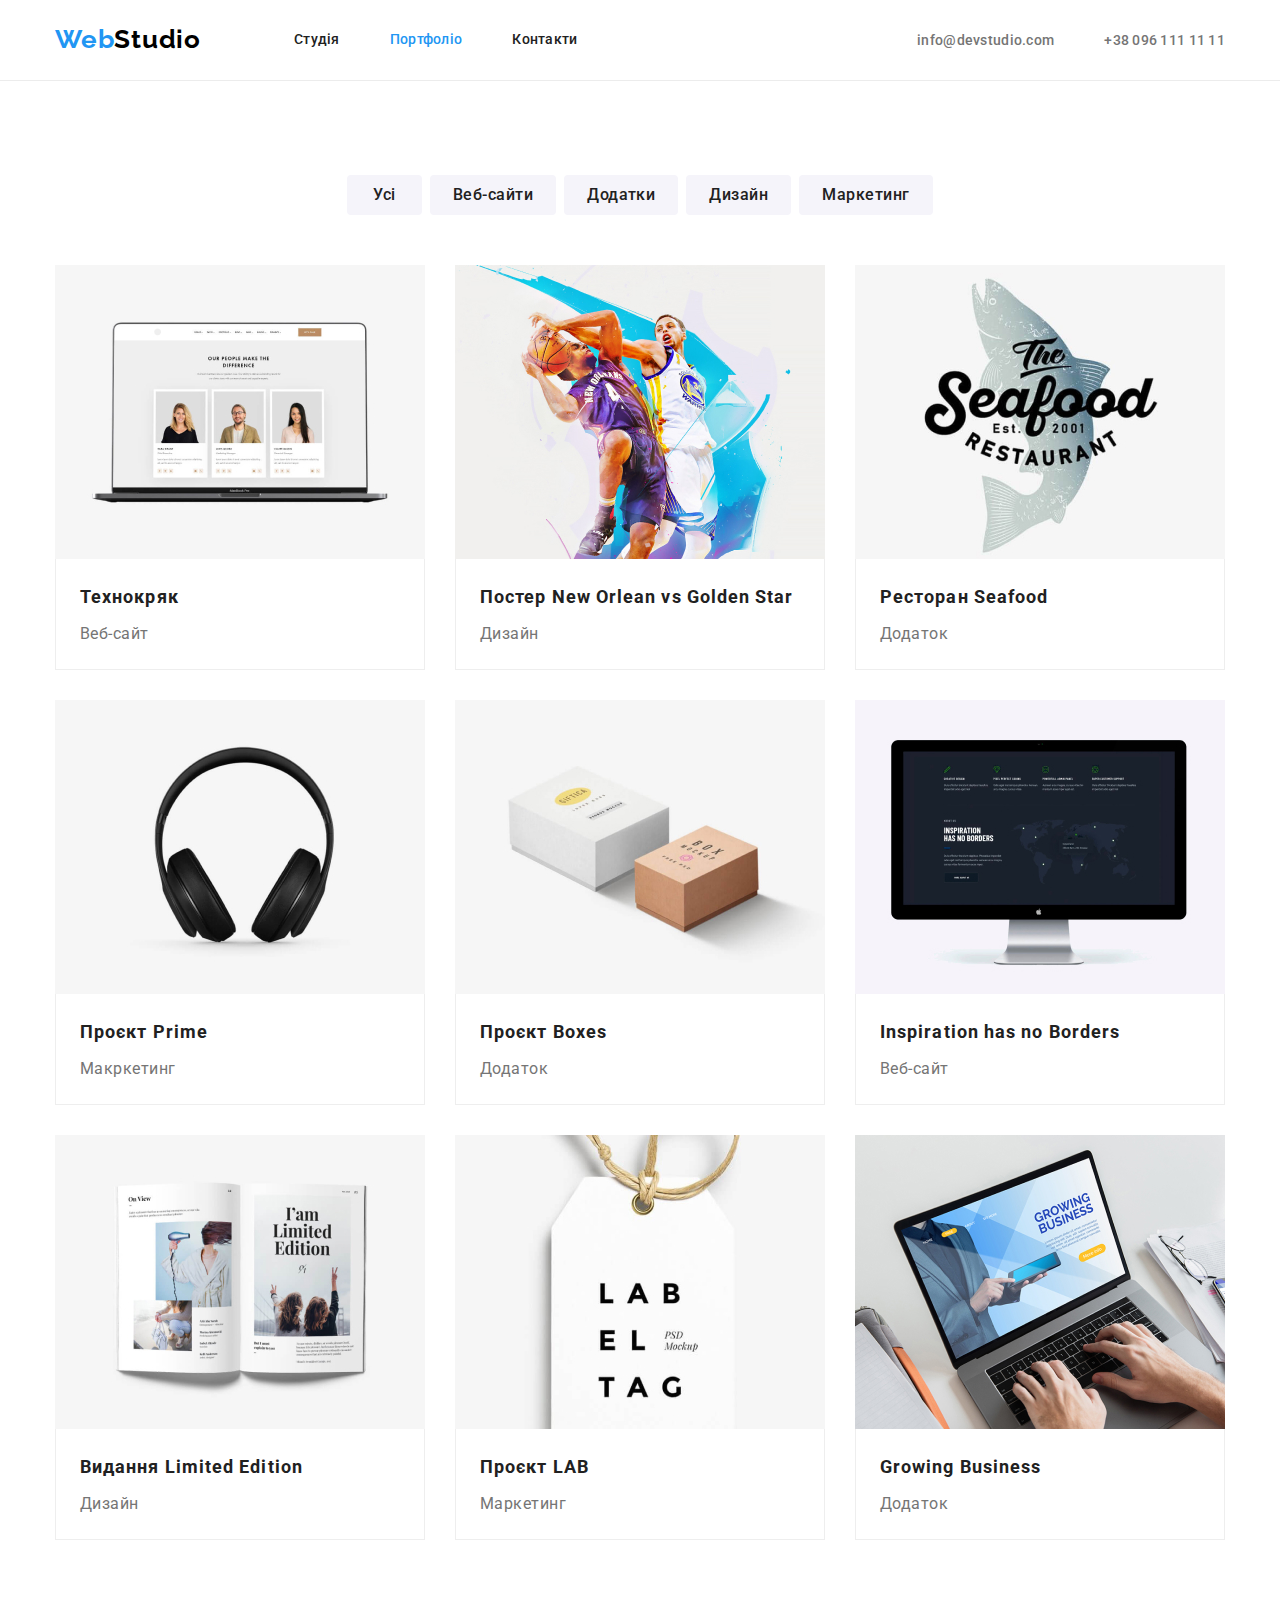
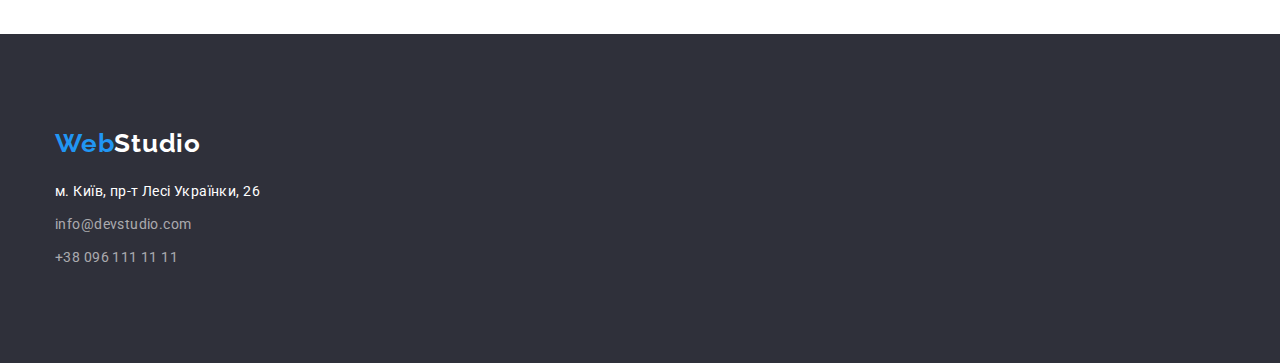
==== commit 6e6aedb3: "fix div,ul,margin,photo" ====
--- a/portfolio.html
+++ b/portfolio.html
@@ -50,7 +50,7 @@
     <!--Контент портфоліо-->
     <main class="portpholio-main">
       <section class="section portpholio">
-        <div class="container buttons-folio">
+        <div class="container">
           <h1 hidden>Кнопки з проектами</h1>
           <ul class="buttons-folio-list list">
             <li class="button-description-f">
@@ -69,14 +69,12 @@
               <button type="button" class="inlist-button-pholio">Маркетинг</button>
             </li>
           </ul>
-        </div>
-        <!--Фото проектів-->
-        <div class="container portpholio-projects-list">
+          <!--Фото проектів-->
           <ul class="projects list">
             <li class="project-card">
               <a class="links portfolio-link" href="">
                 <img
-                  src="images/portpholio/img.jpg"
+                  src="./images/portpholio/img.jpg"
                   alt="ноутбук з відкритим сайтом технокряка"
                   width="370"
                   height="294"
@@ -90,7 +88,7 @@
             <li class="project-card">
               <a class="links portfolio-link" href="">
                 <img
-                  src="images/portpholio/img (1).jpg"
+                  src="./images/portpholio/img(1).jpg"
                   alt="два баскетболіста з мячем в руках"
                   width="370"
                   height="294"
@@ -104,7 +102,7 @@
             <li class="project-card">
               <a class="links portfolio-link" href="">
                 <img
-                  src="images/portpholio/img (2).jpg"
+                  src="./images/portpholio/img(2).jpg"
                   alt="логотип ресторана Seafood"
                   width="370"
                   height="294"
@@ -118,7 +116,7 @@
             <li class="project-card">
               <a class="links portfolio-link" href="">
                 <img
-                  src="images/portpholio/img (3).jpg"
+                  src="./images/portpholio/img(3).jpg"
                   alt="безпровідні чорні навушники"
                   width="370"
                   height="294"
@@ -132,7 +130,7 @@
             <li class="project-card">
               <a class="links portfolio-link" href="">
                 <img
-                  src="images/portpholio/img (4).jpg"
+                  src="./images/portpholio/img(4).jpg"
                   alt="2 закриті картонних коробки"
                   width="370"
                   height="294"
@@ -146,7 +144,7 @@
             <li class="project-card">
               <a class="links portfolio-link" href="">
                 <img
-                  src="images/portpholio/img (5).jpg"
+                  src="./images/portpholio/img(5).jpg"
                   alt="iMac з відкритим сайтом"
                   width="370"
                   height="294"
@@ -160,7 +158,7 @@
             <li class="project-card">
               <a class="links portfolio-link" href="">
                 <img
-                  src="images/portpholio/img (6).jpg"
+                  src="./images/portpholio/img(6).jpg"
                   alt="відкрита книга з текстом та картинками"
                   width="370"
                   height="294"
@@ -174,7 +172,7 @@
             <li class="project-card">
               <a class="links portfolio-link" href="">
                 <img
-                  src="images/portpholio/img (7).jpg"
+                  src="./images/portpholio/img(7).jpg"
                   alt="білий ярлик з текстом"
                   width="370"
                   height="294"
@@ -188,7 +186,7 @@
             <li class="project-card">
               <a class="links portfolio-link" href="">
                 <img
-                  src="images/portpholio/img (8).jpg"
+                  src="./images/portpholio/img(8).jpg"
                   alt="презентація додатка на MacBook"
                   width="370"
                   height="294"
--- a/css/styles.css
+++ b/css/styles.css
@@ -27,7 +27,7 @@
 .container {
   margin-left: auto;
   margin-right: auto;
-  width: 1200px;
+  max-width: 1200px;
   padding-left: 15px;
   padding-right: 15px;
 
@@ -45,8 +45,7 @@
 h5,
 h6,
 p {
-  margin-top: 0;
-  margin-bottom: 0;
+  margin: 0;
 }
 
 ul {
@@ -224,10 +223,10 @@
   text-transform: uppercase;
   color: var(--white-text-color);
   text-align: center;
+  width: 696px;
 
   margin-left: auto;
   margin-right: auto;
-  margin-top: 0;
   margin-bottom: 30px;
 }
 
@@ -367,13 +366,13 @@
   display: flex;
   justify-content: center;
   gap: 8px;
+
+  margin-bottom: 50px;
 }
 
 .inlist-button-pholio {
   margin: auto;
   padding: 6px 22px;
-  box-shadow: 0px 3px 1px rgba(0, 0, 0, 0.1), 0px 1px 2px rgba(0, 0, 0, 0.08),
-    0px 2px 2px rgba(0, 0, 0, 0.12);
 
   font-weight: 500;
   font-size: 16px;
@@ -401,6 +400,8 @@
 .inlist-button-pholio:focus {
   background-color: var(--accent-color);
   color: var(--white-text-color);
+  box-shadow: 0px 3px 1px rgba(0, 0, 0, 0.1), 0px 1px 2px rgba(0, 0, 0, 0.08),
+    0px 2px 2px rgba(0, 0, 0, 0.12);
 }
 
 /* a.links {
@@ -410,7 +411,6 @@
 
 .portfolio-pictures {
   padding: 20px 24px;
-  background: #ffffff;
   border: 1px solid #eeeeee;
   border-top: none;
 }
